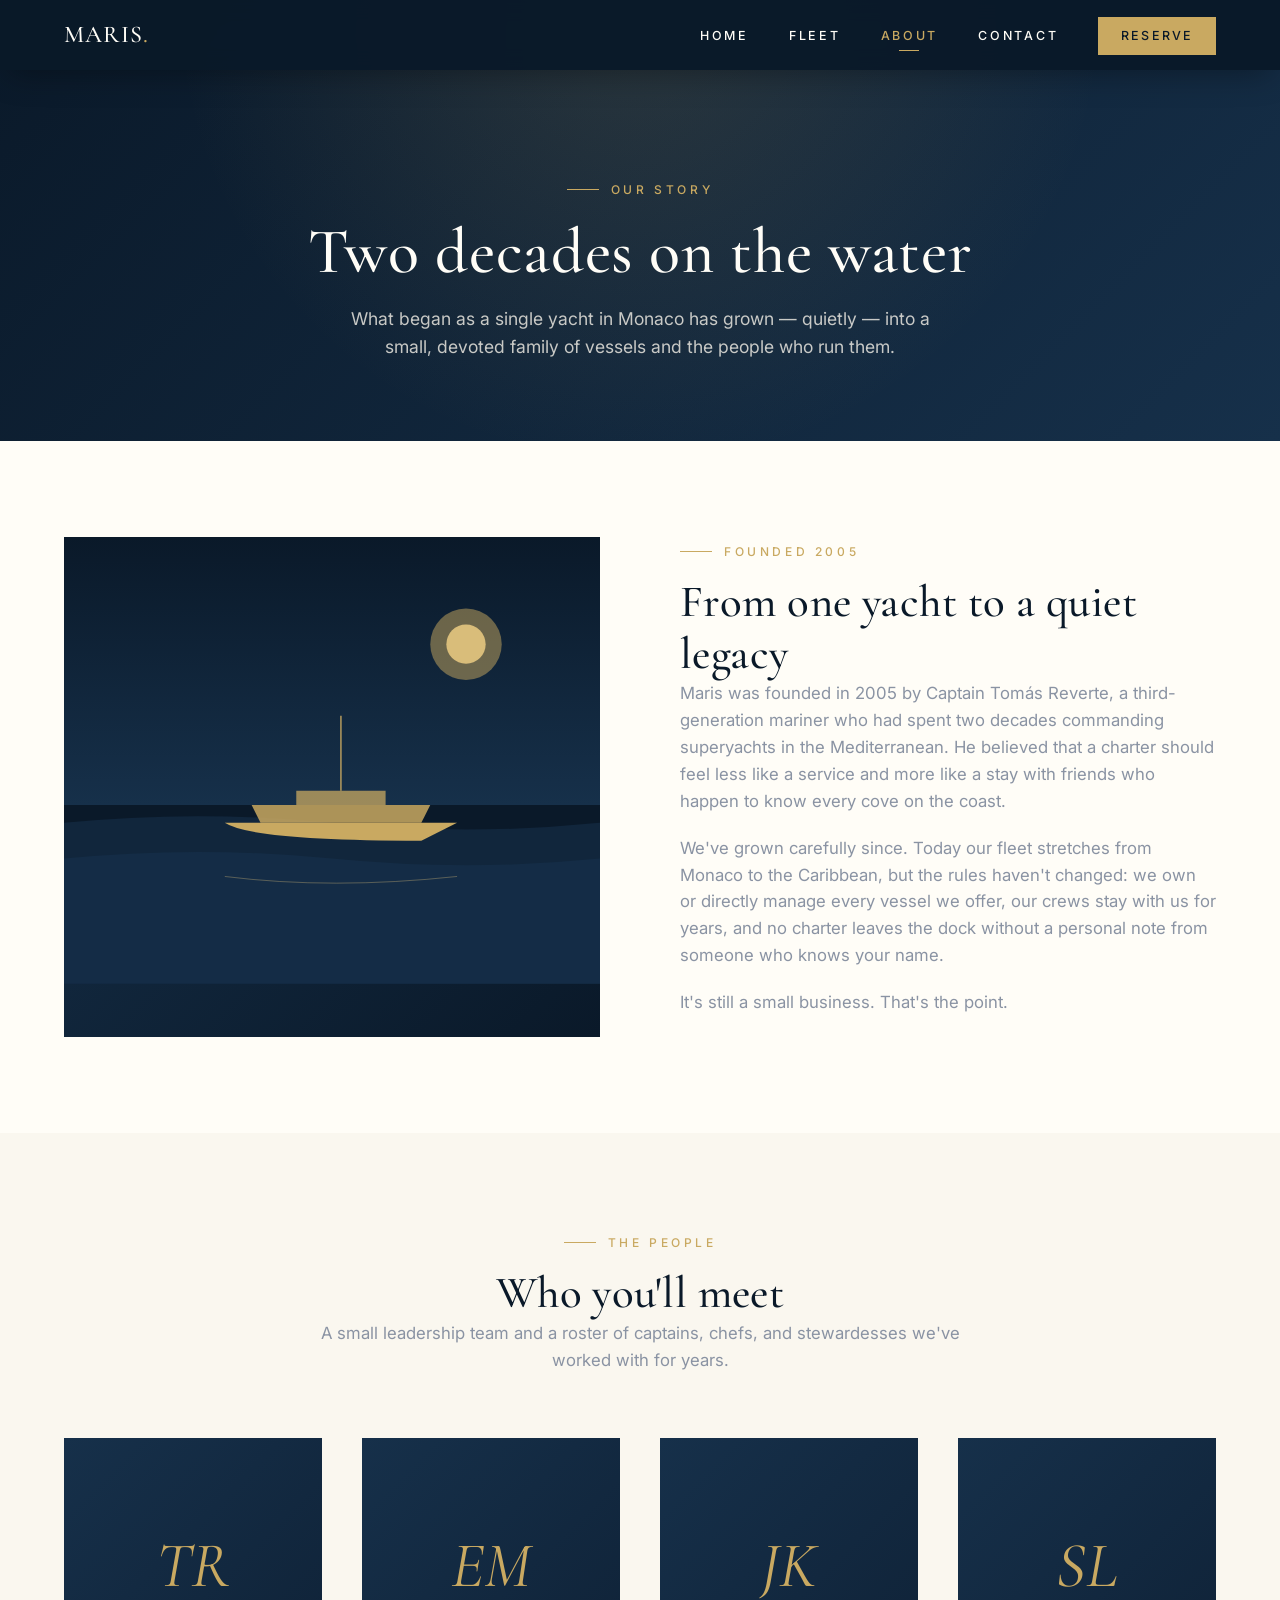
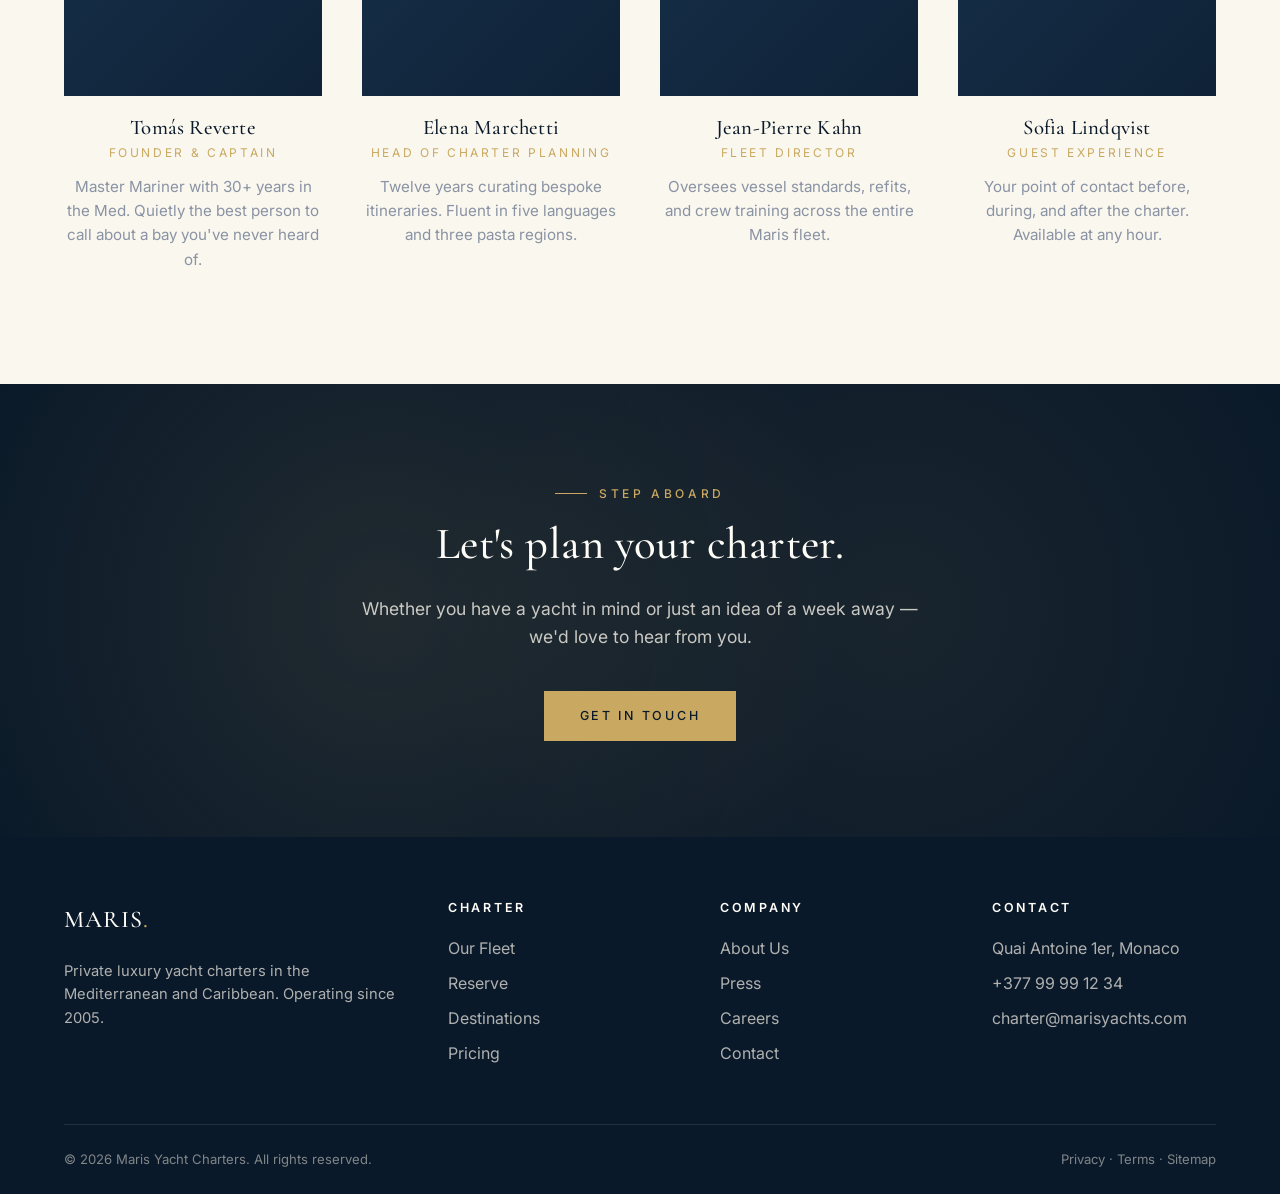
==== about.html @ e3ecb00d "Add files via upload" ====
<!DOCTYPE html>
<html lang="en">
<head>
  <meta charset="UTF-8">
  <meta name="viewport" content="width=device-width, initial-scale=1.0">
  <title>About — Maris Yacht Charters</title>
  <meta name="description" content="Two decades of private yacht charters. Meet the crew and learn the story behind Maris.">
  <link rel="preconnect" href="https://fonts.googleapis.com">
  <link rel="preconnect" href="https://fonts.gstatic.com" crossorigin>
  <link href="https://fonts.googleapis.com/css2?family=Cormorant+Garamond:ital,wght@0,400;0,500;0,600;1,400&family=Inter:wght@300;400;500;600&display=swap" rel="stylesheet">
  <link rel="stylesheet" href="styles.css">
</head>
<body>

  <nav class="nav solid">
    <div class="nav-inner">
      <a href="index.html" class="logo">MARIS<span class="gold">.</span></a>
      <button class="nav-toggle" aria-label="Menu">☰</button>
      <ul class="nav-links">
        <li><a href="index.html">Home</a></li>
        <li><a href="fleet.html">Fleet</a></li>
        <li><a href="about.html" class="active">About</a></li>
        <li><a href="contact.html">Contact</a></li>
        <li><a href="booking.html" class="nav-cta">Reserve</a></li>
      </ul>
    </div>
  </nav>

  <section class="page-hero">
    <div class="container">
      <span class="eyebrow">Our Story</span>
      <h1>Two decades on the water</h1>
      <p>What began as a single yacht in Monaco has grown — quietly — into a small, devoted family of vessels and the people who run them.</p>
    </div>
  </section>

  <section class="about-intro">
    <div class="container">
      <div class="about-grid">
        <div class="reveal">
          <div class="about-image">
            <svg viewBox="0 0 600 500" xmlns="http://www.w3.org/2000/svg" preserveAspectRatio="xMidYMid slice">
              <defs>
                <linearGradient id="ab-sky" x1="0" y1="0" x2="0" y2="1">
                  <stop offset="0" stop-color="#0a1929"/>
                  <stop offset="1" stop-color="#16304a"/>
                </linearGradient>
              </defs>
              <rect width="600" height="300" fill="url(#ab-sky)"/>
              <rect y="300" width="600" height="200" fill="#0a1929"/>
              <circle cx="450" cy="120" r="40" fill="#c9a961" opacity="0.5"/>
              <circle cx="450" cy="120" r="22" fill="#d9bd7a"/>
              <path d="M0 320 Q150 305 300 320 T600 320 L600 500 L0 500 Z" fill="#16304a" opacity="0.6"/>
              <path d="M0 360 Q150 345 300 360 T600 360 L600 500 L0 500 Z" fill="#16304a" opacity="0.7"/>
              <g transform="translate(180, 280)">
                <path d="M0 40 Q30 60 220 60 L260 40 Z" fill="#c9a961"/>
                <path d="M30 20 L230 20 L220 40 L40 40 Z" fill="#c9a961" opacity="0.85"/>
                <path d="M80 4 L180 4 L180 20 L80 20 Z" fill="#c9a961" opacity="0.75"/>
                <line x1="130" y1="4" x2="130" y2="-80" stroke="#c9a961" stroke-width="1.5"/>
              </g>
              <path d="M180 380 Q300 395 440 380" stroke="#d9bd7a" stroke-width="1" opacity="0.4" fill="none"/>
            </svg>
          </div>
        </div>
        <div class="reveal">
          <span class="eyebrow">Founded 2005</span>
          <h2>From one yacht to a quiet legacy</h2>
          <p>Maris was founded in 2005 by Captain Tomás Reverte, a third-generation mariner who had spent two decades commanding superyachts in the Mediterranean. He believed that a charter should feel less like a service and more like a stay with friends who happen to know every cove on the coast.</p>
          <p>We've grown carefully since. Today our fleet stretches from Monaco to the Caribbean, but the rules haven't changed: we own or directly manage every vessel we offer, our crews stay with us for years, and no charter leaves the dock without a personal note from someone who knows your name.</p>
          <p>It's still a small business. That's the point.</p>
        </div>
      </div>
    </div>
  </section>

  <section class="crew">
    <div class="container">
      <div class="section-head reveal">
        <span class="eyebrow">The people</span>
        <h2>Who you'll meet</h2>
        <p>A small leadership team and a roster of captains, chefs, and stewardesses we've worked with for years.</p>
      </div>
      <div class="crew-grid">
        <div class="crew-member reveal">
          <div class="crew-photo">TR</div>
          <h3>Tomás Reverte</h3>
          <div class="role">Founder &amp; Captain</div>
          <p>Master Mariner with 30+ years in the Med. Quietly the best person to call about a bay you've never heard of.</p>
        </div>
        <div class="crew-member reveal">
          <div class="crew-photo">EM</div>
          <h3>Elena Marchetti</h3>
          <div class="role">Head of Charter Planning</div>
          <p>Twelve years curating bespoke itineraries. Fluent in five languages and three pasta regions.</p>
        </div>
        <div class="crew-member reveal">
          <div class="crew-photo">JK</div>
          <h3>Jean-Pierre Kahn</h3>
          <div class="role">Fleet Director</div>
          <p>Oversees vessel standards, refits, and crew training across the entire Maris fleet.</p>
        </div>
        <div class="crew-member reveal">
          <div class="crew-photo">SL</div>
          <h3>Sofia Lindqvist</h3>
          <div class="role">Guest Experience</div>
          <p>Your point of contact before, during, and after the charter. Available at any hour.</p>
        </div>
      </div>
    </div>
  </section>

  <section class="experience">
    <div class="container">
      <span class="eyebrow">Step aboard</span>
      <h2>Let's plan your charter.</h2>
      <p>Whether you have a yacht in mind or just an idea of a week away — we'd love to hear from you.</p>
      <a href="contact.html" class="btn btn-primary">Get in touch</a>
    </div>
  </section>

  <footer>
    <div class="container">
      <div class="footer-grid">
        <div>
          <div class="logo" style="margin-bottom: 1.25rem;">MARIS<span class="gold">.</span></div>
          <p>Private luxury yacht charters in the Mediterranean and Caribbean. Operating since 2005.</p>
        </div>
        <div>
          <h4>Charter</h4>
          <ul>
            <li><a href="fleet.html">Our Fleet</a></li>
            <li><a href="booking.html">Reserve</a></li>
            <li><a href="#">Destinations</a></li>
            <li><a href="#">Pricing</a></li>
          </ul>
        </div>
        <div>
          <h4>Company</h4>
          <ul>
            <li><a href="about.html">About Us</a></li>
            <li><a href="#">Press</a></li>
            <li><a href="#">Careers</a></li>
            <li><a href="contact.html">Contact</a></li>
          </ul>
        </div>
        <div>
          <h4>Contact</h4>
          <ul>
            <li>Quai Antoine 1er, Monaco</li>
            <li>+377 99 99 12 34</li>
            <li>charter@marisyachts.com</li>
          </ul>
        </div>
      </div>
      <div class="footer-bottom">
        <div>© 2026 Maris Yacht Charters. All rights reserved.</div>
        <div><a href="#">Privacy</a> · <a href="#">Terms</a> · <a href="#">Sitemap</a></div>
      </div>
    </div>
  </footer>

  <script src="script.js"></script>
</body>
</html>
---- styles.css ----
/* =========================================================
   Maris Yacht Charters — Luxury Yacht Charter Site
   Shared styles
   ========================================================= */

:root {
  --navy-900: #0a1929;
  --navy-800: #0f2237;
  --navy-700: #16304a;
  --charcoal: #1f2a37;
  --gold: #c9a961;
  --gold-bright: #d9bd7a;
  --gold-dim: #8a7340;
  --cream: #f5f1e8;
  --cream-soft: #faf7ef;
  --ivory: #fffdf7;
  --muted: #8a93a3;
  --line: rgba(201, 169, 97, 0.25);
  --shadow-lg: 0 30px 80px -20px rgba(0, 0, 0, 0.55);
  --shadow-md: 0 12px 32px -10px rgba(0, 0, 0, 0.35);
  --radius: 4px;
  --container: 1200px;
  --serif: "Cormorant Garamond", "Playfair Display", Georgia, "Times New Roman", serif;
  --sans: "Inter", -apple-system, BlinkMacSystemFont, "Segoe UI", Roboto, sans-serif;
}

* { box-sizing: border-box; margin: 0; padding: 0; }

html { scroll-behavior: smooth; }

body {
  font-family: var(--sans);
  font-size: 16px;
  line-height: 1.6;
  color: var(--charcoal);
  background: var(--ivory);
  -webkit-font-smoothing: antialiased;
  -moz-osx-font-smoothing: grayscale;
}

h1, h2, h3, h4, h5 {
  font-family: var(--serif);
  font-weight: 500;
  letter-spacing: 0.01em;
  line-height: 1.15;
  color: var(--navy-900);
}

h1 { font-size: clamp(2.5rem, 5vw, 4.5rem); }
h2 { font-size: clamp(2rem, 3.5vw, 3rem); }
h3 { font-size: 1.5rem; }
h4 { font-size: 1.15rem; }

p { margin-bottom: 1rem; }

a { color: inherit; text-decoration: none; transition: color 0.2s ease; }

img { max-width: 100%; display: block; }

.container {
  max-width: var(--container);
  margin: 0 auto;
  padding: 0 1.5rem;
}

/* ---------- Eyebrow / accent text ---------- */
.eyebrow {
  font-family: var(--sans);
  font-size: 0.75rem;
  font-weight: 500;
  letter-spacing: 0.3em;
  text-transform: uppercase;
  color: var(--gold);
  margin-bottom: 1rem;
  display: inline-block;
}

.eyebrow::before {
  content: "";
  display: inline-block;
  width: 32px;
  height: 1px;
  background: var(--gold);
  vertical-align: middle;
  margin-right: 12px;
  margin-bottom: 3px;
}

/* ---------- Buttons ---------- */
.btn {
  display: inline-block;
  padding: 0.95rem 2.25rem;
  font-family: var(--sans);
  font-size: 0.78rem;
  font-weight: 500;
  letter-spacing: 0.22em;
  text-transform: uppercase;
  cursor: pointer;
  border: none;
  transition: all 0.3s ease;
  text-align: center;
}

.btn-primary {
  background: var(--gold);
  color: var(--navy-900);
}
.btn-primary:hover {
  background: var(--gold-bright);
  transform: translateY(-1px);
  box-shadow: 0 12px 24px -8px rgba(201, 169, 97, 0.5);
}

.btn-outline {
  background: transparent;
  color: var(--ivory);
  border: 1px solid var(--gold);
}
.btn-outline:hover { background: var(--gold); color: var(--navy-900); }

.btn-outline-dark {
  background: transparent;
  color: var(--navy-900);
  border: 1px solid var(--navy-900);
}
.btn-outline-dark:hover { background: var(--navy-900); color: var(--ivory); }

/* ---------- Navigation ---------- */
.nav {
  position: fixed;
  top: 0;
  left: 0;
  right: 0;
  z-index: 100;
  padding: 1.5rem 0;
  background: transparent;
  transition: all 0.3s ease;
}
.nav.scrolled,
.nav.solid {
  background: rgba(10, 25, 41, 0.96);
  backdrop-filter: blur(10px);
  padding: 1rem 0;
  box-shadow: var(--shadow-md);
}

.nav-inner {
  display: flex;
  align-items: center;
  justify-content: space-between;
  max-width: var(--container);
  margin: 0 auto;
  padding: 0 1.5rem;
}

.logo {
  font-family: var(--serif);
  font-size: 1.5rem;
  font-weight: 500;
  color: var(--ivory);
  letter-spacing: 0.05em;
}
.logo .gold { color: var(--gold); }

.nav-links {
  display: flex;
  gap: 2.5rem;
  list-style: none;
  align-items: center;
}

.nav-links a {
  font-size: 0.78rem;
  font-weight: 500;
  letter-spacing: 0.22em;
  text-transform: uppercase;
  color: var(--ivory);
  position: relative;
  padding: 0.5rem 0;
}
.nav-links a:hover,
.nav-links a.active { color: var(--gold); }
.nav-links a.active::after {
  content: "";
  position: absolute;
  bottom: 0;
  left: 50%;
  transform: translateX(-50%);
  width: 20px;
  height: 1px;
  background: var(--gold);
}

.nav-cta {
  background: var(--gold);
  color: var(--navy-900) !important;
  padding: 0.7rem 1.4rem !important;
  letter-spacing: 0.18em !important;
}
.nav-cta:hover { background: var(--gold-bright); }

.nav-toggle {
  display: none;
  background: none;
  border: none;
  color: var(--ivory);
  cursor: pointer;
  font-size: 1.5rem;
}

/* ---------- Hero ---------- */
.hero {
  position: relative;
  height: 100vh;
  min-height: 640px;
  display: flex;
  align-items: center;
  justify-content: center;
  color: var(--ivory);
  text-align: center;
  overflow: hidden;
}

.hero-bg {
  position: absolute;
  inset: 0;
  background: linear-gradient(135deg, #0a1929 0%, #16304a 50%, #1a3a5c 100%);
  z-index: 0;
}
.hero-bg::after {
  content: "";
  position: absolute;
  inset: 0;
  background:
    radial-gradient(circle at 20% 30%, rgba(201, 169, 97, 0.15), transparent 50%),
    radial-gradient(circle at 80% 70%, rgba(255, 255, 255, 0.08), transparent 50%);
}

/* Subtle ocean wave pattern */
.hero-bg svg { width: 100%; height: 100%; opacity: 0.4; }

.hero-content {
  position: relative;
  z-index: 2;
  max-width: 800px;
  padding: 0 1.5rem;
}

.hero h1 {
  color: var(--ivory);
  font-size: clamp(2.75rem, 6vw, 5.5rem);
  font-weight: 400;
  margin-bottom: 1.5rem;
}
.hero h1 .italic { font-style: italic; color: var(--gold); }

.hero p.subtitle {
  font-size: 1.15rem;
  color: rgba(245, 241, 232, 0.85);
  max-width: 600px;
  margin: 0 auto 2.5rem;
  font-weight: 300;
}

.hero-cta {
  display: flex;
  gap: 1rem;
  justify-content: center;
  flex-wrap: wrap;
}

.hero-scroll {
  position: absolute;
  bottom: 2rem;
  left: 50%;
  transform: translateX(-50%);
  color: var(--gold);
  font-size: 0.7rem;
  letter-spacing: 0.3em;
  text-transform: uppercase;
  z-index: 2;
}

/* ---------- Section base ---------- */
section { padding: 6rem 0; }

.section-head {
  text-align: center;
  max-width: 700px;
  margin: 0 auto 4rem;
}
.section-head p { color: var(--muted); font-size: 1.05rem; }

/* ---------- Value props ---------- */
.values {
  background: var(--cream-soft);
}
.values-grid {
  display: grid;
  grid-template-columns: repeat(auto-fit, minmax(240px, 1fr));
  gap: 3rem;
}
.value {
  text-align: center;
  padding: 1rem;
}
.value-icon {
  width: 56px;
  height: 56px;
  margin: 0 auto 1.5rem;
  color: var(--gold);
}
.value h3 {
  font-size: 1.25rem;
  margin-bottom: 0.75rem;
  letter-spacing: 0.05em;
}
.value p { color: var(--muted); font-size: 0.95rem; }

/* ---------- Featured Fleet ---------- */
.fleet-preview { background: var(--ivory); }

.yacht-grid {
  display: grid;
  grid-template-columns: repeat(auto-fit, minmax(320px, 1fr));
  gap: 2.5rem;
}

.yacht-card {
  background: var(--cream-soft);
  overflow: hidden;
  transition: all 0.4s ease;
  border: 1px solid transparent;
  display: flex;
  flex-direction: column;
}
.yacht-card:hover {
  transform: translateY(-6px);
  box-shadow: var(--shadow-lg);
  border-color: var(--line);
}

.yacht-img {
  height: 280px;
  position: relative;
  overflow: hidden;
  background: linear-gradient(135deg, var(--navy-700), var(--navy-900));
}
.yacht-img svg { width: 100%; height: 100%; }

.yacht-badge {
  position: absolute;
  top: 1rem;
  right: 1rem;
  background: rgba(10, 25, 41, 0.85);
  color: var(--gold);
  padding: 0.35rem 0.9rem;
  font-size: 0.7rem;
  letter-spacing: 0.2em;
  text-transform: uppercase;
}

.yacht-info {
  padding: 2rem 1.75rem;
  flex: 1;
  display: flex;
  flex-direction: column;
}
.yacht-info h3 { font-size: 1.6rem; margin-bottom: 0.25rem; }
.yacht-info .yacht-type {
  font-size: 0.75rem;
  letter-spacing: 0.25em;
  text-transform: uppercase;
  color: var(--gold);
  margin-bottom: 1.25rem;
}
.yacht-specs {
  display: flex;
  gap: 1.5rem;
  margin: 1.25rem 0;
  padding: 1rem 0;
  border-top: 1px solid var(--line);
  border-bottom: 1px solid var(--line);
  font-size: 0.85rem;
  color: var(--muted);
}
.yacht-specs span strong { color: var(--navy-900); display: block; font-size: 1rem; }
.yacht-price {
  font-family: var(--serif);
  font-size: 1.4rem;
  color: var(--navy-900);
  margin-top: auto;
}
.yacht-price .per { font-size: 0.85rem; color: var(--muted); font-family: var(--sans); }
.yacht-cta {
  margin-top: 1.25rem;
  display: flex;
  gap: 0.75rem;
}
.yacht-cta .btn { flex: 1; padding: 0.75rem 1rem; font-size: 0.7rem; }

/* ---------- Experience / CTA strip ---------- */
.experience {
  background: var(--navy-900);
  color: var(--ivory);
  text-align: center;
  position: relative;
  overflow: hidden;
}
.experience::before {
  content: "";
  position: absolute;
  inset: 0;
  background:
    radial-gradient(circle at 30% 50%, rgba(201, 169, 97, 0.12), transparent 50%),
    radial-gradient(circle at 70% 50%, rgba(201, 169, 97, 0.08), transparent 50%);
}
.experience .container { position: relative; z-index: 1; }
.experience h2 { color: var(--ivory); margin-bottom: 1.5rem; }
.experience p {
  color: rgba(245, 241, 232, 0.8);
  max-width: 600px;
  margin: 0 auto 2.5rem;
  font-size: 1.1rem;
}

/* ---------- Testimonials ---------- */
.testimonials { background: var(--cream-soft); }
.testimonial-grid {
  display: grid;
  grid-template-columns: repeat(auto-fit, minmax(300px, 1fr));
  gap: 2.5rem;
}
.testimonial {
  padding: 2.5rem;
  background: var(--ivory);
  position: relative;
  border-top: 2px solid var(--gold);
}
.testimonial-quote {
  font-family: var(--serif);
  font-size: 4rem;
  color: var(--gold);
  line-height: 1;
  margin-bottom: 0.5rem;
}
.testimonial-text {
  font-family: var(--serif);
  font-size: 1.15rem;
  font-style: italic;
  color: var(--charcoal);
  margin-bottom: 1.5rem;
  line-height: 1.5;
}
.testimonial-author { font-weight: 500; color: var(--navy-900); }
.testimonial-source { font-size: 0.85rem; color: var(--muted); letter-spacing: 0.1em; text-transform: uppercase; }

/* ---------- Footer ---------- */
footer {
  background: var(--navy-900);
  color: rgba(245, 241, 232, 0.7);
  padding: 4rem 0 1.5rem;
}
.footer-grid {
  display: grid;
  grid-template-columns: 1.5fr 1fr 1fr 1fr;
  gap: 3rem;
  margin-bottom: 3rem;
}
footer h4 {
  color: var(--ivory);
  font-family: var(--sans);
  font-size: 0.78rem;
  font-weight: 600;
  letter-spacing: 0.22em;
  text-transform: uppercase;
  margin-bottom: 1.25rem;
}
footer ul { list-style: none; }
footer li { margin-bottom: 0.6rem; }
footer a:hover { color: var(--gold); }
footer p { font-size: 0.92rem; }

.footer-bottom {
  border-top: 1px solid rgba(245, 241, 232, 0.1);
  padding-top: 1.5rem;
  display: flex;
  justify-content: space-between;
  align-items: center;
  font-size: 0.82rem;
  color: rgba(245, 241, 232, 0.5);
  flex-wrap: wrap;
  gap: 1rem;
}

/* ---------- Page hero (interior pages) ---------- */
.page-hero {
  background: linear-gradient(135deg, var(--navy-900) 0%, var(--navy-700) 100%);
  color: var(--ivory);
  padding: 11rem 0 5rem;
  text-align: center;
  position: relative;
  overflow: hidden;
}
.page-hero::before {
  content: "";
  position: absolute;
  inset: 0;
  background: radial-gradient(circle at 50% 0%, rgba(201, 169, 97, 0.15), transparent 60%);
}
.page-hero .container { position: relative; z-index: 1; }
.page-hero h1 { color: var(--ivory); margin-bottom: 1rem; }
.page-hero p { color: rgba(245, 241, 232, 0.8); max-width: 600px; margin: 0 auto; font-size: 1.1rem; }

/* ---------- Fleet page ---------- */
.fleet-filters {
  background: var(--cream-soft);
  padding: 2rem 0;
  border-bottom: 1px solid var(--line);
}
.filter-row {
  display: flex;
  justify-content: center;
  gap: 0.75rem;
  flex-wrap: wrap;
}
.filter-btn {
  padding: 0.6rem 1.4rem;
  background: transparent;
  border: 1px solid var(--line);
  color: var(--charcoal);
  font-size: 0.75rem;
  letter-spacing: 0.2em;
  text-transform: uppercase;
  cursor: pointer;
  transition: all 0.2s ease;
}
.filter-btn:hover { border-color: var(--gold); color: var(--gold); }
.filter-btn.active {
  background: var(--navy-900);
  color: var(--gold);
  border-color: var(--navy-900);
}

/* ---------- Booking form ---------- */
.booking-section { background: var(--ivory); }

.booking-grid {
  display: grid;
  grid-template-columns: 1fr 1fr;
  gap: 4rem;
  align-items: start;
}

.booking-form {
  background: var(--cream-soft);
  padding: 3rem;
  border-top: 3px solid var(--gold);
}

.form-group { margin-bottom: 1.5rem; }
.form-row {
  display: grid;
  grid-template-columns: 1fr 1fr;
  gap: 1rem;
}
.form-group label {
  display: block;
  font-size: 0.72rem;
  font-weight: 500;
  letter-spacing: 0.22em;
  text-transform: uppercase;
  color: var(--navy-900);
  margin-bottom: 0.5rem;
}
.form-group input,
.form-group select,
.form-group textarea {
  width: 100%;
  padding: 0.85rem 1rem;
  border: 1px solid var(--line);
  background: var(--ivory);
  font-family: var(--sans);
  font-size: 0.95rem;
  color: var(--charcoal);
  transition: border-color 0.2s ease;
}
.form-group input:focus,
.form-group select:focus,
.form-group textarea:focus {
  outline: none;
  border-color: var(--gold);
}
.form-group textarea { resize: vertical; min-height: 100px; }

.booking-summary {
  position: sticky;
  top: 100px;
  padding: 2.5rem;
  border: 1px solid var(--line);
}
.booking-summary h3 {
  font-size: 1.4rem;
  margin-bottom: 0.5rem;
}
.booking-summary .summary-eyebrow {
  font-size: 0.7rem;
  letter-spacing: 0.25em;
  text-transform: uppercase;
  color: var(--gold);
  margin-bottom: 1.5rem;
  display: block;
}
.summary-row {
  display: flex;
  justify-content: space-between;
  padding: 1rem 0;
  border-bottom: 1px solid var(--line);
  font-size: 0.95rem;
}
.summary-row .label { color: var(--muted); }
.summary-row .value { color: var(--navy-900); font-weight: 500; }
.summary-row.total {
  font-size: 1.2rem;
  font-family: var(--serif);
  border-bottom: none;
  padding-top: 1.5rem;
  margin-top: 0.5rem;
  border-top: 2px solid var(--navy-900);
}
.summary-row.total .value { color: var(--gold); font-size: 1.5rem; }

.booking-submit {
  width: 100%;
  margin-top: 2rem;
  padding: 1.15rem;
  font-size: 0.85rem;
}

.confirmation {
  display: none;
  text-align: center;
  padding: 3rem;
  background: var(--cream-soft);
  border-top: 3px solid var(--gold);
}
.confirmation.show { display: block; }
.confirmation .check {
  width: 64px;
  height: 64px;
  margin: 0 auto 1.5rem;
  background: var(--gold);
  border-radius: 50%;
  display: flex;
  align-items: center;
  justify-content: center;
  color: var(--navy-900);
  font-size: 2rem;
}
.confirmation h2 { margin-bottom: 1rem; }
.confirmation .ref {
  display: inline-block;
  font-family: var(--serif);
  font-size: 1.4rem;
  color: var(--gold);
  margin: 1rem 0;
  padding: 0.5rem 1.5rem;
  border: 1px solid var(--gold);
}

/* ---------- About page ---------- */
.about-intro { background: var(--ivory); }
.about-grid {
  display: grid;
  grid-template-columns: 1fr 1fr;
  gap: 5rem;
  align-items: center;
}
.about-grid img,
.about-image {
  width: 100%;
  height: 500px;
  background: linear-gradient(135deg, var(--navy-700), var(--navy-900));
  position: relative;
}
.about-grid p { color: var(--muted); font-size: 1.05rem; margin-bottom: 1.25rem; }

.crew { background: var(--cream-soft); }
.crew-grid {
  display: grid;
  grid-template-columns: repeat(auto-fit, minmax(240px, 1fr));
  gap: 2.5rem;
}
.crew-member { text-align: center; }
.crew-photo {
  width: 100%;
  aspect-ratio: 1;
  background: linear-gradient(135deg, var(--navy-700), var(--navy-800));
  margin-bottom: 1.25rem;
  display: flex;
  align-items: center;
  justify-content: center;
  color: var(--gold);
  font-family: var(--serif);
  font-size: 4rem;
  font-style: italic;
}
.crew-member h3 { font-size: 1.3rem; margin-bottom: 0.25rem; }
.crew-member .role {
  font-size: 0.75rem;
  letter-spacing: 0.22em;
  text-transform: uppercase;
  color: var(--gold);
  margin-bottom: 0.75rem;
}
.crew-member p { font-size: 0.95rem; color: var(--muted); }

/* ---------- Contact page ---------- */
.contact-grid {
  display: grid;
  grid-template-columns: 1fr 1.2fr;
  gap: 4rem;
}
.contact-info h3 { margin-bottom: 1rem; font-size: 1.4rem; }
.contact-info p { color: var(--muted); margin-bottom: 2rem; }

.contact-detail {
  display: flex;
  gap: 1.25rem;
  margin-bottom: 1.75rem;
  padding-bottom: 1.75rem;
  border-bottom: 1px solid var(--line);
}
.contact-icon {
  width: 40px;
  height: 40px;
  color: var(--gold);
  flex-shrink: 0;
}
.contact-detail h4 {
  font-family: var(--sans);
  font-size: 0.72rem;
  letter-spacing: 0.25em;
  text-transform: uppercase;
  color: var(--navy-900);
  margin-bottom: 0.5rem;
  font-weight: 500;
}
.contact-detail p { margin-bottom: 0; color: var(--charcoal); }

/* ---------- Animations ---------- */
@keyframes fadeUp {
  from { opacity: 0; transform: translateY(20px); }
  to { opacity: 1; transform: translateY(0); }
}

.reveal {
  opacity: 0;
  transform: translateY(20px);
  transition: opacity 0.8s ease, transform 0.8s ease;
}
.reveal.in {
  opacity: 1;
  transform: translateY(0);
}

/* ---------- Responsive ---------- */
@media (max-width: 900px) {
  .nav-toggle { display: block; }
  .nav-links {
    position: fixed;
    top: 0;
    right: -100%;
    width: 80%;
    max-width: 320px;
    height: 100vh;
    background: var(--navy-900);
    flex-direction: column;
    align-items: flex-start;
    justify-content: center;
    padding: 2rem;
    transition: right 0.3s ease;
    gap: 1.75rem;
  }
  .nav-links.open { right: 0; }
  .booking-grid,
  .about-grid,
  .contact-grid,
  .footer-grid { grid-template-columns: 1fr; gap: 2.5rem; }
  .booking-summary { position: static; }
  .footer-bottom { flex-direction: column; text-align: center; }
  section { padding: 4rem 0; }
  .about-image { height: 320px; }
  .booking-form { padding: 2rem 1.5rem; }
  .form-row { grid-template-columns: 1fr; }
}
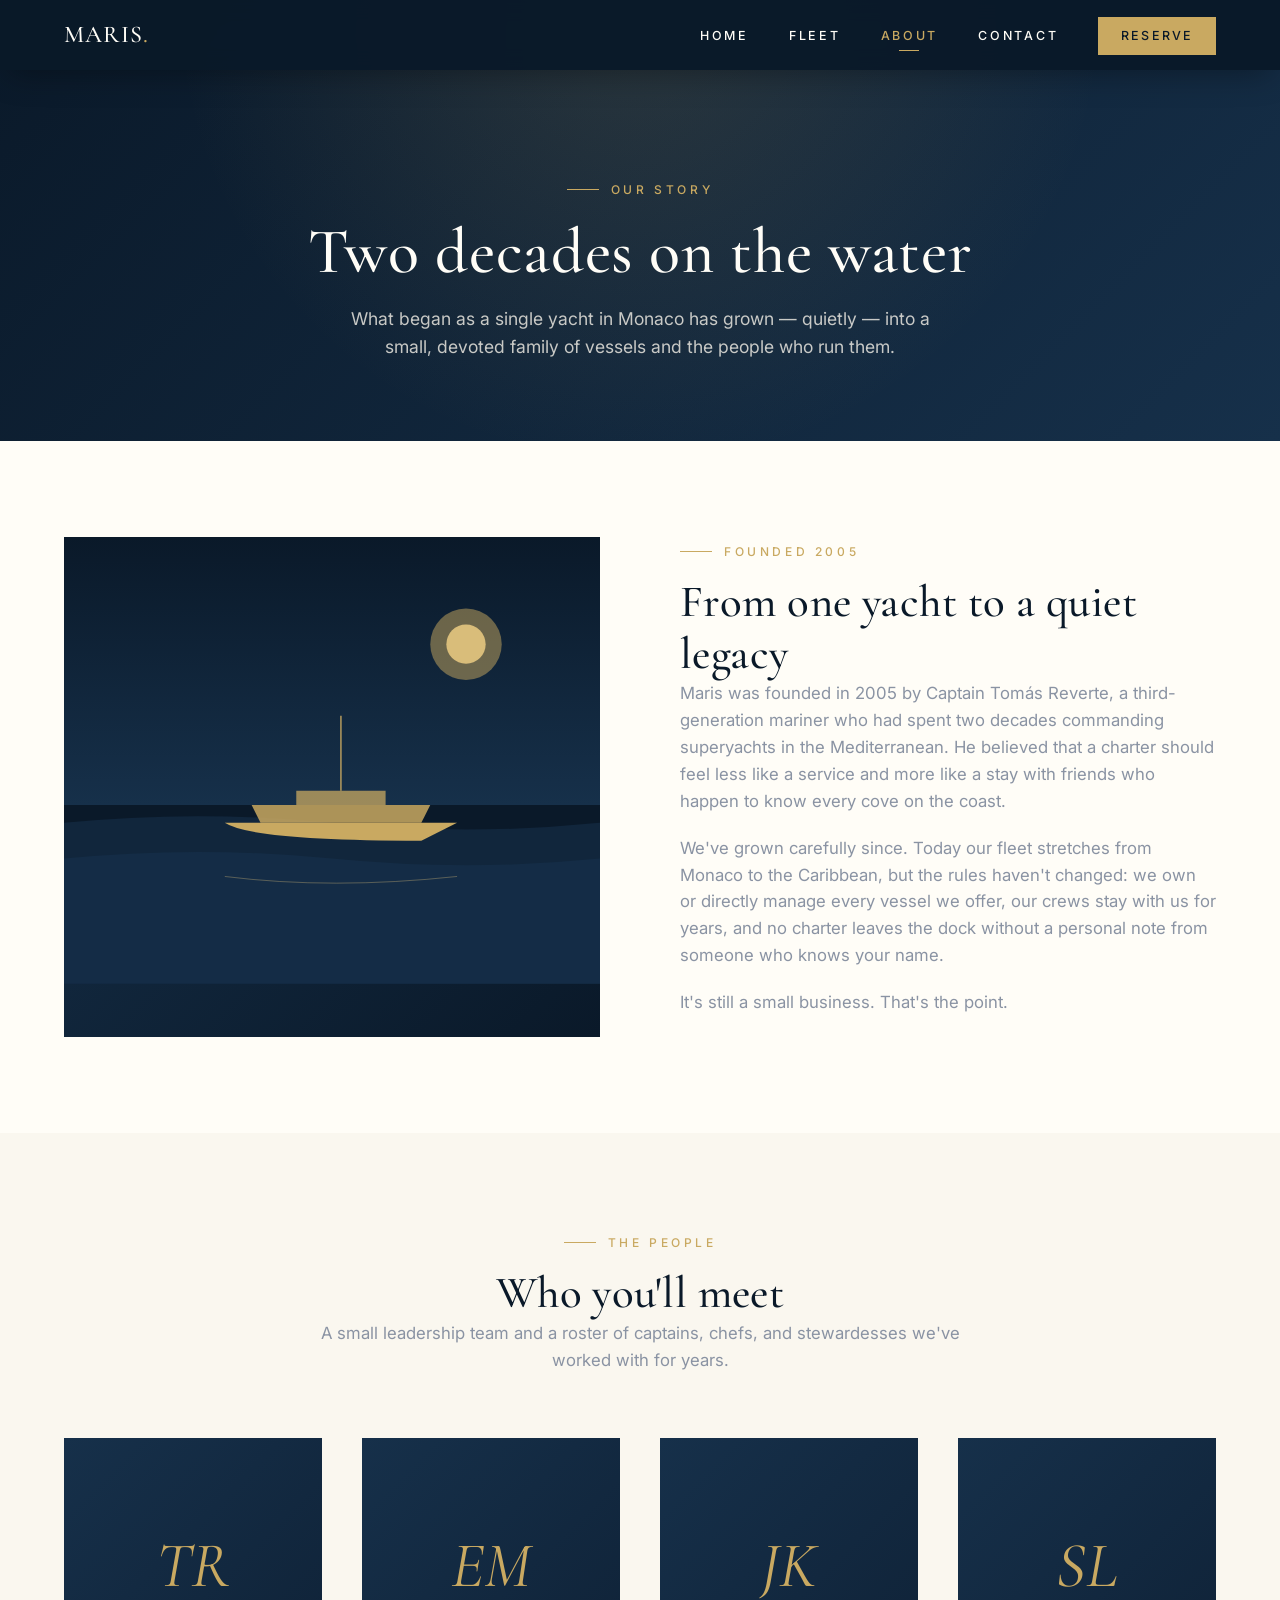
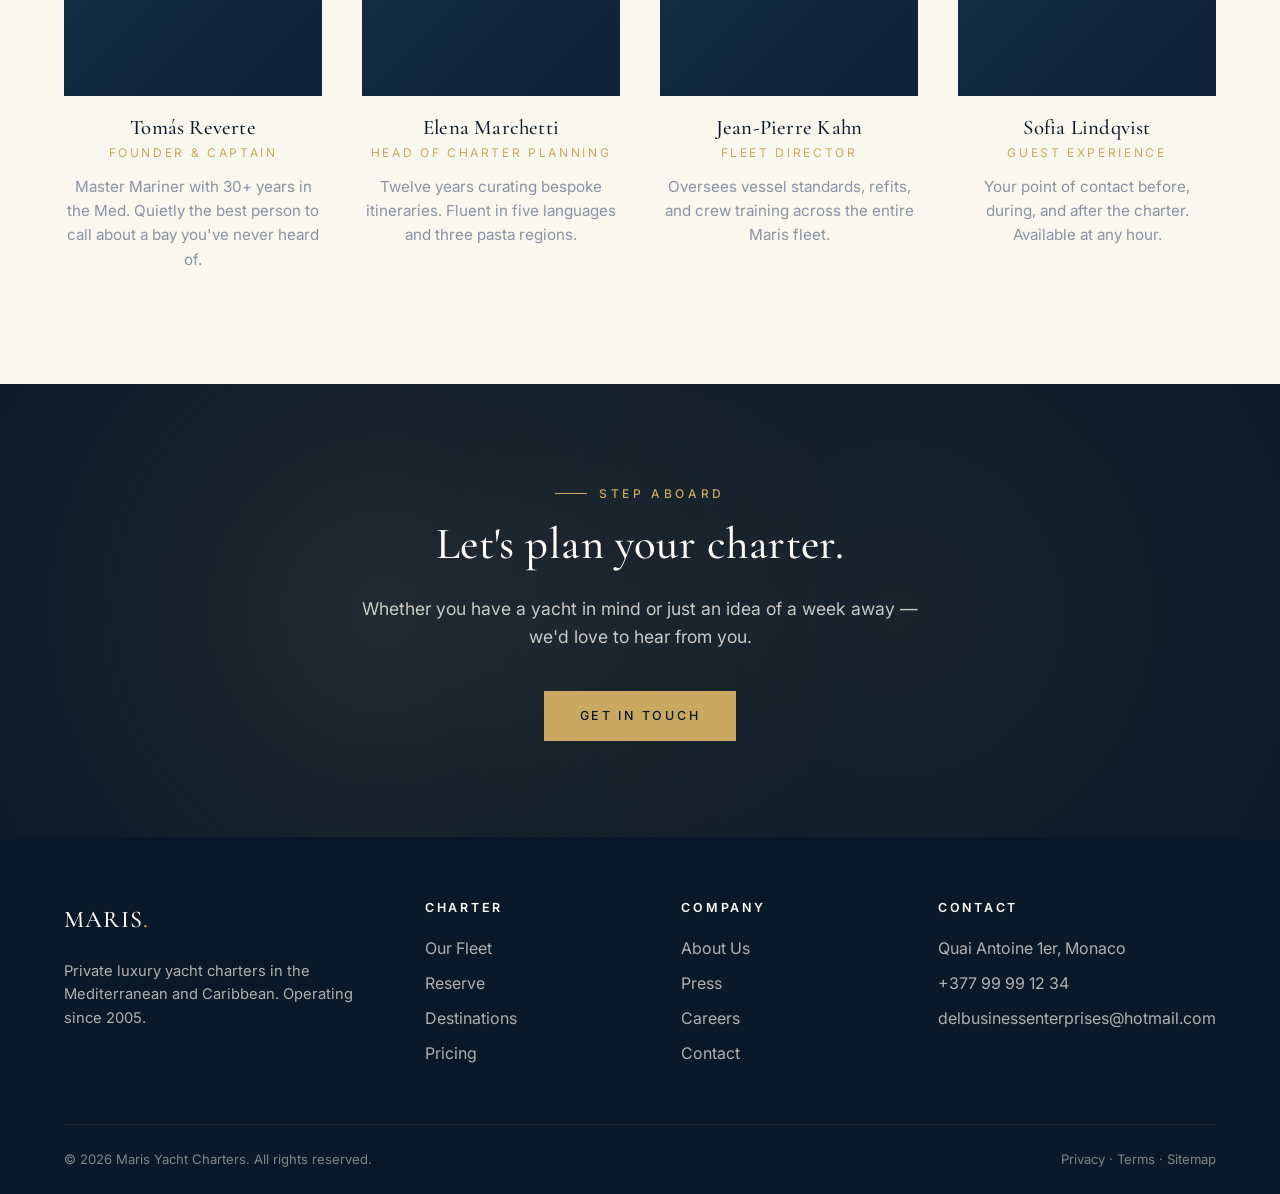
==== commit 81bc1d6d: "Add files via upload" ====
--- a/about.html
+++ b/about.html
@@ -148,7 +148,7 @@
           <ul>
             <li>Quai Antoine 1er, Monaco</li>
             <li>+377 99 99 12 34</li>
-            <li>charter@marisyachts.com</li>
+            <li>delbusinessenterprises@hotmail.com</li>
           </ul>
         </div>
       </div>
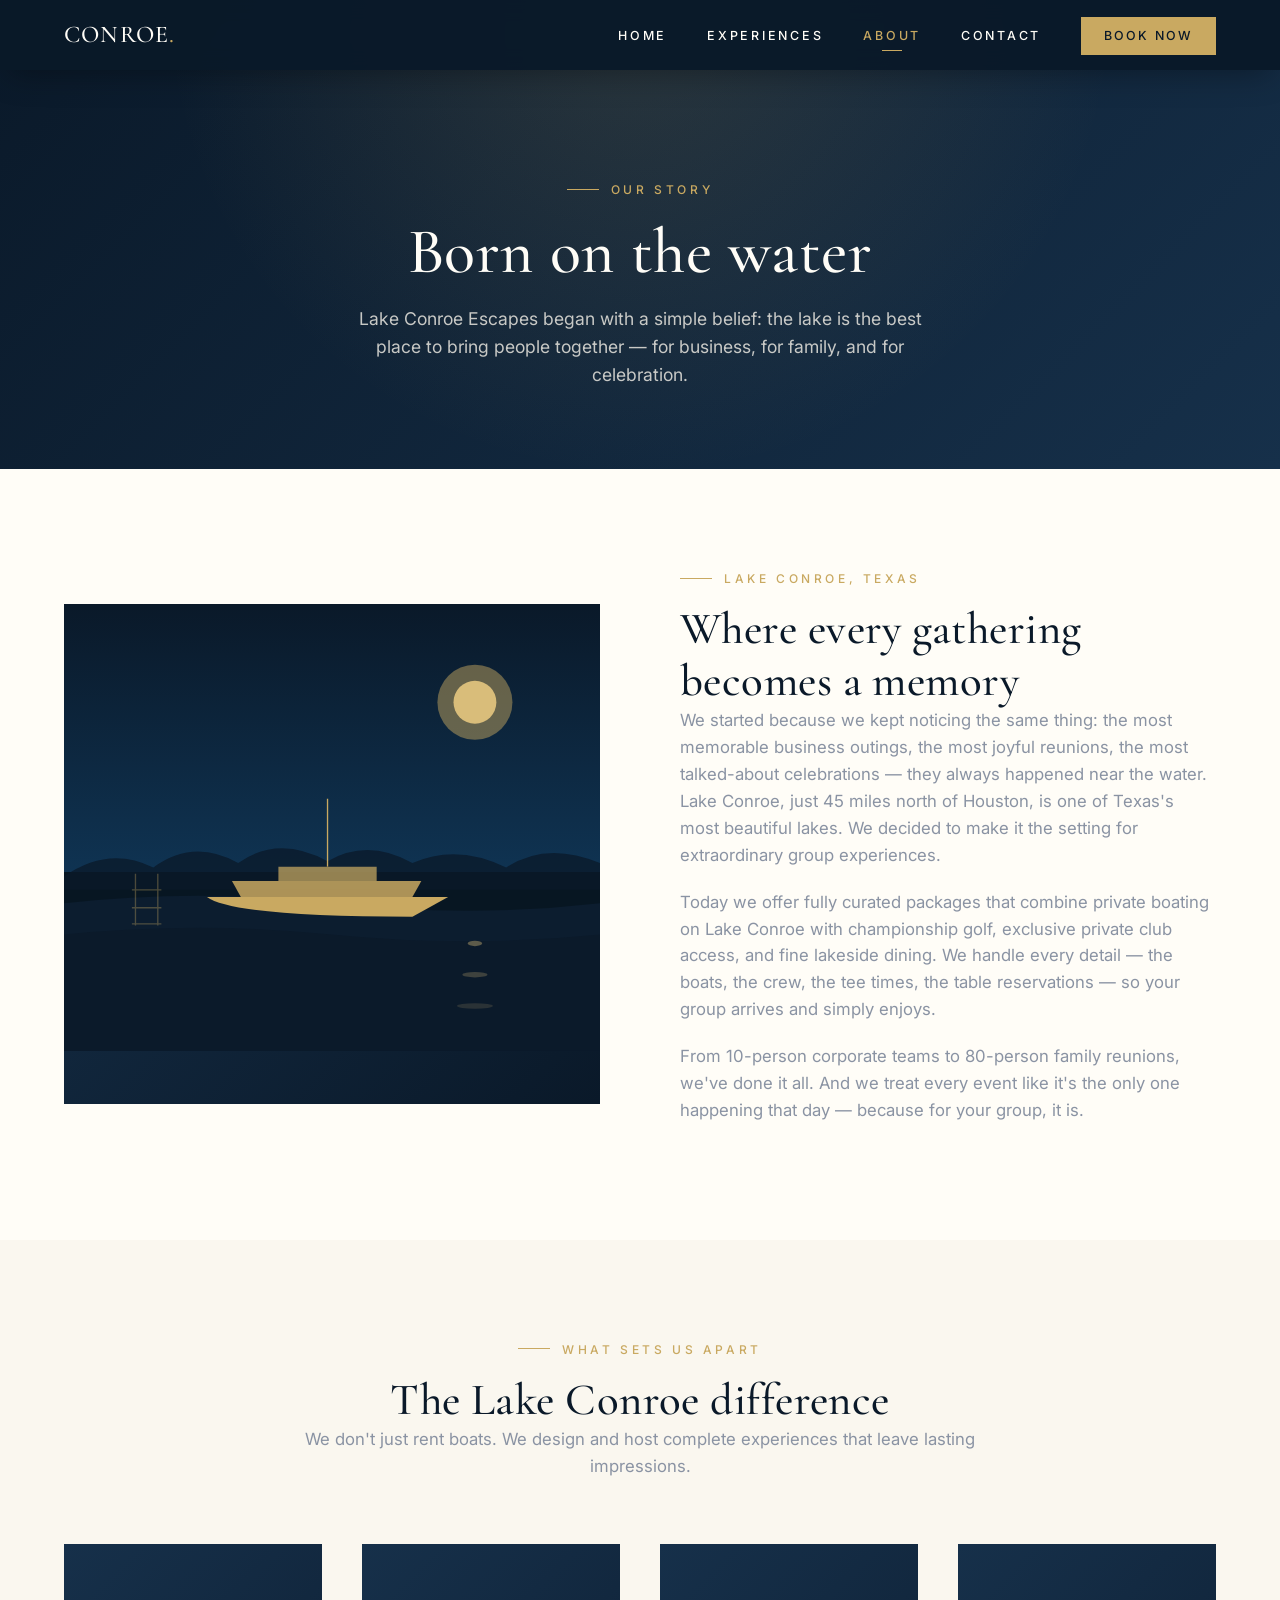
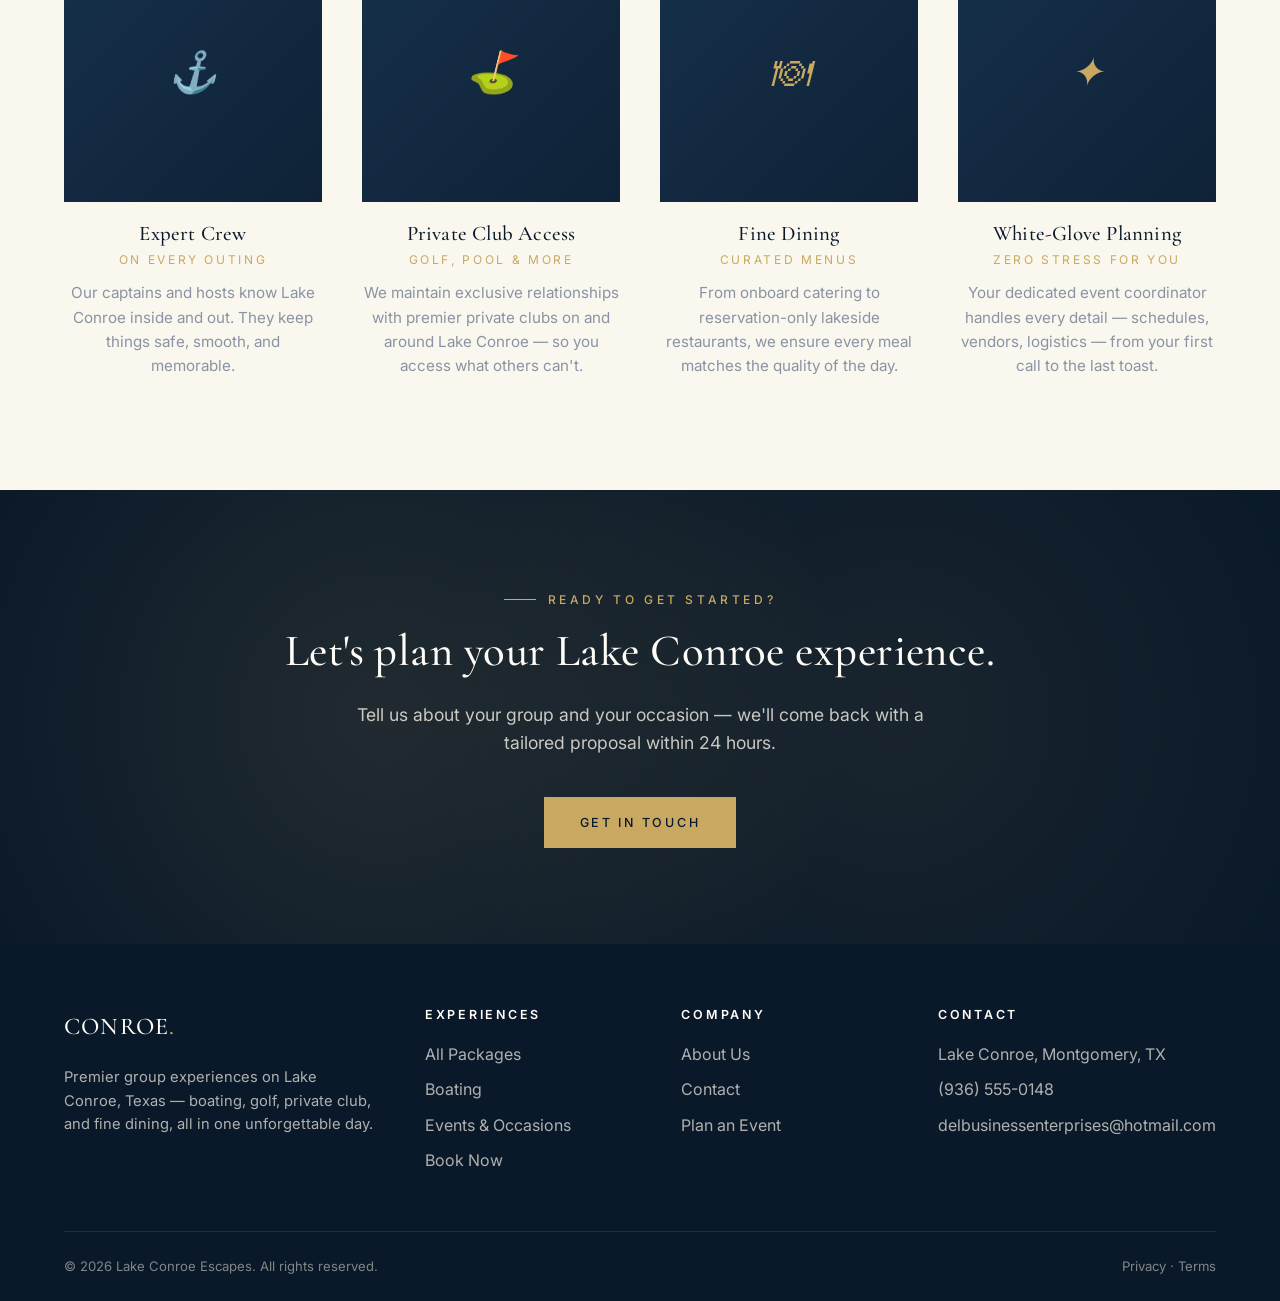
==== commit 4654674e: "commiting new build with lake conroe focus" ====
--- a/about.html
+++ b/about.html
@@ -3,8 +3,8 @@
 <head>
   <meta charset="UTF-8">
   <meta name="viewport" content="width=device-width, initial-scale=1.0">
-  <title>About — Maris Yacht Charters</title>
-  <meta name="description" content="Two decades of private yacht charters. Meet the crew and learn the story behind Maris.">
+  <title>About Us — Lake Conroe Escapes</title>
+  <meta name="description" content="We create unforgettable group experiences on Lake Conroe, Texas — private boating, golf, fine dining, and private club access for businesses, families, and celebrations.">
   <link rel="preconnect" href="https://fonts.googleapis.com">
   <link rel="preconnect" href="https://fonts.gstatic.com" crossorigin>
   <link href="https://fonts.googleapis.com/css2?family=Cormorant+Garamond:ital,wght@0,400;0,500;0,600;1,400&family=Inter:wght@300;400;500;600&display=swap" rel="stylesheet">
@@ -14,14 +14,14 @@
 
   <nav class="nav solid">
     <div class="nav-inner">
-      <a href="index.html" class="logo">MARIS<span class="gold">.</span></a>
+      <a href="index.html" class="logo">CONROE<span class="gold">.</span></a>
       <button class="nav-toggle" aria-label="Menu">☰</button>
       <ul class="nav-links">
         <li><a href="index.html">Home</a></li>
-        <li><a href="fleet.html">Fleet</a></li>
+        <li><a href="fleet.html">Experiences</a></li>
         <li><a href="about.html" class="active">About</a></li>
         <li><a href="contact.html">Contact</a></li>
-        <li><a href="booking.html" class="nav-cta">Reserve</a></li>
+        <li><a href="booking.html" class="nav-cta">Book Now</a></li>
       </ul>
     </div>
   </nav>
@@ -29,8 +29,8 @@
   <section class="page-hero">
     <div class="container">
       <span class="eyebrow">Our Story</span>
-      <h1>Two decades on the water</h1>
-      <p>What began as a single yacht in Monaco has grown — quietly — into a small, devoted family of vessels and the people who run them.</p>
+      <h1>Born on the water</h1>
+      <p>Lake Conroe Escapes began with a simple belief: the lake is the best place to bring people together — for business, for family, and for celebration.</p>
     </div>
   </section>
 
@@ -43,67 +43,78 @@
               <defs>
                 <linearGradient id="ab-sky" x1="0" y1="0" x2="0" y2="1">
                   <stop offset="0" stop-color="#0a1929"/>
-                  <stop offset="1" stop-color="#16304a"/>
+                  <stop offset="1" stop-color="#0f3352"/>
                 </linearGradient>
               </defs>
               <rect width="600" height="300" fill="url(#ab-sky)"/>
-              <rect y="300" width="600" height="200" fill="#0a1929"/>
-              <circle cx="450" cy="120" r="40" fill="#c9a961" opacity="0.5"/>
-              <circle cx="450" cy="120" r="22" fill="#d9bd7a"/>
-              <path d="M0 320 Q150 305 300 320 T600 320 L600 500 L0 500 Z" fill="#16304a" opacity="0.6"/>
-              <path d="M0 360 Q150 345 300 360 T600 360 L600 500 L0 500 Z" fill="#16304a" opacity="0.7"/>
-              <g transform="translate(180, 280)">
-                <path d="M0 40 Q30 60 220 60 L260 40 Z" fill="#c9a961"/>
-                <path d="M30 20 L230 20 L220 40 L40 40 Z" fill="#c9a961" opacity="0.85"/>
-                <path d="M80 4 L180 4 L180 20 L80 20 Z" fill="#c9a961" opacity="0.75"/>
-                <line x1="130" y1="4" x2="130" y2="-80" stroke="#c9a961" stroke-width="1.5"/>
+              <rect y="300" width="600" height="200" fill="#071622"/>
+              <!-- Moon -->
+              <circle cx="460" cy="110" r="42" fill="#c9a961" opacity="0.48"/>
+              <circle cx="460" cy="110" r="24" fill="#d9bd7a"/>
+              <!-- Texas treeline -->
+              <path d="M0 305 Q50 270 100 295 Q145 262 195 290 Q240 258 295 288 Q340 262 390 290 Q440 268 495 295 Q540 265 600 290 L600 320 L0 320 Z" fill="#0a1929" opacity="0.75"/>
+              <!-- Water -->
+              <path d="M0 335 Q150 318 300 335 T600 335 L600 500 L0 500 Z" fill="#0f2237" opacity="0.6"/>
+              <path d="M0 370 Q150 355 300 370 T600 370 L600 500 L0 500 Z" fill="#0a1929" opacity="0.7"/>
+              <!-- Boat at dock -->
+              <g transform="translate(160, 288)">
+                <path d="M0 40 Q30 62 230 62 L270 40 Z" fill="#c9a961"/>
+                <path d="M28 22 L240 22 L230 40 L38 40 Z" fill="#c9a961" opacity="0.85"/>
+                <path d="M80 6 L190 6 L190 22 L80 22 Z" fill="#c9a961" opacity="0.72"/>
+                <line x1="135" y1="6" x2="135" y2="-70" stroke="#c9a961" stroke-width="1.5"/>
               </g>
-              <path d="M180 380 Q300 395 440 380" stroke="#d9bd7a" stroke-width="1" opacity="0.4" fill="none"/>
+              <!-- Dock -->
+              <path d="M80 302 L80 360 M105 302 L105 360 M76 320 L109 320 M76 340 L109 340 M76 358 L109 358" stroke="#c9a961" stroke-width="1.5" opacity="0.35"/>
+              <!-- Moon reflection -->
+              <ellipse cx="460" cy="380" rx="8" ry="3" fill="#d9bd7a" opacity="0.4"/>
+              <ellipse cx="460" cy="415" rx="14" ry="3" fill="#d9bd7a" opacity="0.25"/>
+              <ellipse cx="460" cy="450" rx="20" ry="3" fill="#d9bd7a" opacity="0.15"/>
             </svg>
           </div>
         </div>
         <div class="reveal">
-          <span class="eyebrow">Founded 2005</span>
-          <h2>From one yacht to a quiet legacy</h2>
-          <p>Maris was founded in 2005 by Captain Tomás Reverte, a third-generation mariner who had spent two decades commanding superyachts in the Mediterranean. He believed that a charter should feel less like a service and more like a stay with friends who happen to know every cove on the coast.</p>
-          <p>We've grown carefully since. Today our fleet stretches from Monaco to the Caribbean, but the rules haven't changed: we own or directly manage every vessel we offer, our crews stay with us for years, and no charter leaves the dock without a personal note from someone who knows your name.</p>
-          <p>It's still a small business. That's the point.</p>
+          <span class="eyebrow">Lake Conroe, Texas</span>
+          <h2>Where every gathering becomes a memory</h2>
+          <p>We started because we kept noticing the same thing: the most memorable business outings, the most joyful reunions, the most talked-about celebrations — they always happened near the water. Lake Conroe, just 45 miles north of Houston, is one of Texas's most beautiful lakes. We decided to make it the setting for extraordinary group experiences.</p>
+          <p>Today we offer fully curated packages that combine private boating on Lake Conroe with championship golf, exclusive private club access, and fine lakeside dining. We handle every detail — the boats, the crew, the tee times, the table reservations — so your group arrives and simply enjoys.</p>
+          <p>From 10-person corporate teams to 80-person family reunions, we've done it all. And we treat every event like it's the only one happening that day — because for your group, it is.</p>
         </div>
       </div>
     </div>
   </section>
 
+  <!-- What's included -->
   <section class="crew">
     <div class="container">
       <div class="section-head reveal">
-        <span class="eyebrow">The people</span>
-        <h2>Who you'll meet</h2>
-        <p>A small leadership team and a roster of captains, chefs, and stewardesses we've worked with for years.</p>
+        <span class="eyebrow">What sets us apart</span>
+        <h2>The Lake Conroe difference</h2>
+        <p>We don't just rent boats. We design and host complete experiences that leave lasting impressions.</p>
       </div>
       <div class="crew-grid">
         <div class="crew-member reveal">
-          <div class="crew-photo">TR</div>
-          <h3>Tomás Reverte</h3>
-          <div class="role">Founder &amp; Captain</div>
-          <p>Master Mariner with 30+ years in the Med. Quietly the best person to call about a bay you've never heard of.</p>
+          <div class="crew-photo" style="font-size: 2.5rem;">⚓</div>
+          <h3>Expert Crew</h3>
+          <div class="role">On Every Outing</div>
+          <p>Our captains and hosts know Lake Conroe inside and out. They keep things safe, smooth, and memorable.</p>
         </div>
         <div class="crew-member reveal">
-          <div class="crew-photo">EM</div>
-          <h3>Elena Marchetti</h3>
-          <div class="role">Head of Charter Planning</div>
-          <p>Twelve years curating bespoke itineraries. Fluent in five languages and three pasta regions.</p>
+          <div class="crew-photo" style="font-size: 2.5rem;">⛳</div>
+          <h3>Private Club Access</h3>
+          <div class="role">Golf, Pool &amp; More</div>
+          <p>We maintain exclusive relationships with premier private clubs on and around Lake Conroe — so you access what others can't.</p>
         </div>
         <div class="crew-member reveal">
-          <div class="crew-photo">JK</div>
-          <h3>Jean-Pierre Kahn</h3>
-          <div class="role">Fleet Director</div>
-          <p>Oversees vessel standards, refits, and crew training across the entire Maris fleet.</p>
+          <div class="crew-photo" style="font-size: 2.5rem;">🍽</div>
+          <h3>Fine Dining</h3>
+          <div class="role">Curated Menus</div>
+          <p>From onboard catering to reservation-only lakeside restaurants, we ensure every meal matches the quality of the day.</p>
         </div>
         <div class="crew-member reveal">
-          <div class="crew-photo">SL</div>
-          <h3>Sofia Lindqvist</h3>
-          <div class="role">Guest Experience</div>
-          <p>Your point of contact before, during, and after the charter. Available at any hour.</p>
+          <div class="crew-photo" style="font-size: 2.5rem;">✦</div>
+          <h3>White-Glove Planning</h3>
+          <div class="role">Zero Stress for You</div>
+          <p>Your dedicated event coordinator handles every detail — schedules, vendors, logistics — from your first call to the last toast.</p>
         </div>
       </div>
     </div>
@@ -111,10 +122,10 @@
 
   <section class="experience">
     <div class="container">
-      <span class="eyebrow">Step aboard</span>
-      <h2>Let's plan your charter.</h2>
-      <p>Whether you have a yacht in mind or just an idea of a week away — we'd love to hear from you.</p>
-      <a href="contact.html" class="btn btn-primary">Get in touch</a>
+      <span class="eyebrow">Ready to get started?</span>
+      <h2>Let's plan your Lake Conroe experience.</h2>
+      <p>Tell us about your group and your occasion — we'll come back with a tailored proposal within 24 hours.</p>
+      <a href="contact.html" class="btn btn-primary">Get in Touch</a>
     </div>
   </section>
 
@@ -122,39 +133,38 @@
     <div class="container">
       <div class="footer-grid">
         <div>
-          <div class="logo" style="margin-bottom: 1.25rem;">MARIS<span class="gold">.</span></div>
-          <p>Private luxury yacht charters in the Mediterranean and Caribbean. Operating since 2005.</p>
+          <div class="logo" style="margin-bottom: 1.25rem;">CONROE<span class="gold">.</span></div>
+          <p>Premier group experiences on Lake Conroe, Texas — boating, golf, private club, and fine dining, all in one unforgettable day.</p>
         </div>
         <div>
-          <h4>Charter</h4>
+          <h4>Experiences</h4>
           <ul>
-            <li><a href="fleet.html">Our Fleet</a></li>
-            <li><a href="booking.html">Reserve</a></li>
-            <li><a href="#">Destinations</a></li>
-            <li><a href="#">Pricing</a></li>
+            <li><a href="fleet.html">All Packages</a></li>
+            <li><a href="fleet.html#boating">Boating</a></li>
+            <li><a href="fleet.html#events">Events &amp; Occasions</a></li>
+            <li><a href="booking.html">Book Now</a></li>
           </ul>
         </div>
         <div>
           <h4>Company</h4>
           <ul>
             <li><a href="about.html">About Us</a></li>
-            <li><a href="#">Press</a></li>
-            <li><a href="#">Careers</a></li>
             <li><a href="contact.html">Contact</a></li>
+            <li><a href="booking.html">Plan an Event</a></li>
           </ul>
         </div>
         <div>
           <h4>Contact</h4>
           <ul>
-            <li>Quai Antoine 1er, Monaco</li>
-            <li>+377 99 99 12 34</li>
+            <li>Lake Conroe, Montgomery, TX</li>
+            <li>(936) 555-0148</li>
             <li>delbusinessenterprises@hotmail.com</li>
           </ul>
         </div>
       </div>
       <div class="footer-bottom">
-        <div>© 2026 Maris Yacht Charters. All rights reserved.</div>
-        <div><a href="#">Privacy</a> · <a href="#">Terms</a> · <a href="#">Sitemap</a></div>
+        <div>© 2026 Lake Conroe Escapes. All rights reserved.</div>
+        <div><a href="#">Privacy</a> · <a href="#">Terms</a></div>
       </div>
     </div>
   </footer>
--- a/styles.css
+++ b/styles.css
@@ -1,5 +1,5 @@
 /* =========================================================
-   Maris Yacht Charters — Luxury Yacht Charter Site
+   Lake Conroe Escapes — Premier Lake Experiences
    Shared styles
    ========================================================= */
 
